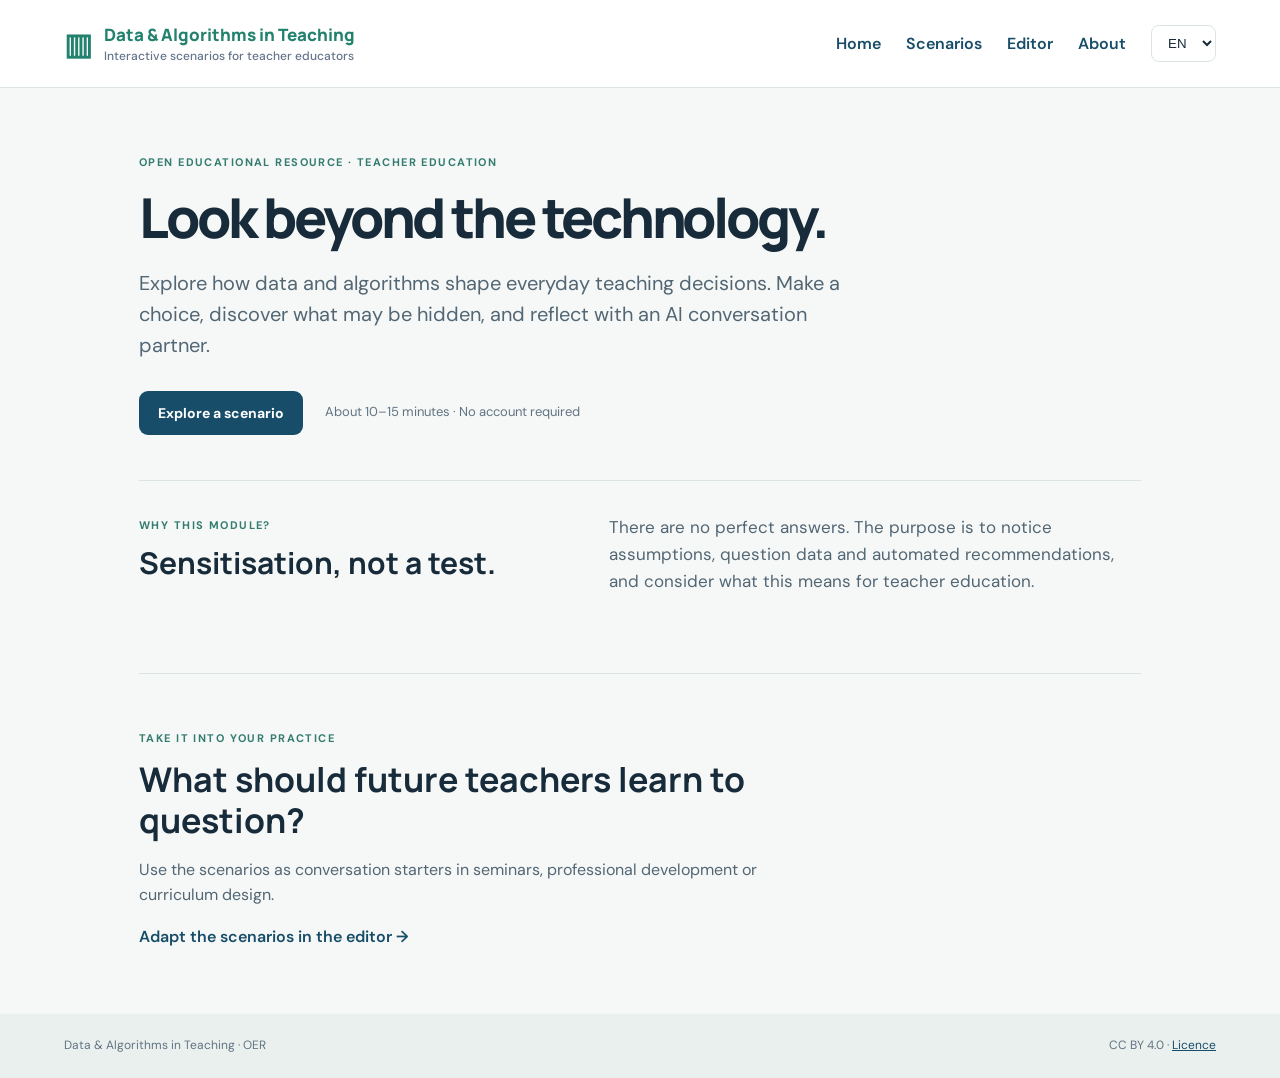
==== index.html @ 1bb72c44 "Add files via upload" ====
<!doctype html><html lang="en"><head><meta charset="utf-8"><meta name="viewport" content="width=device-width,initial-scale=1"><title>Data & Algorithms in Teaching</title><meta name="description" content="Interactive scenarios for teacher educators"><link rel="stylesheet" href="styles.css"></head><body><header class="top"><a class="brand" href="./"><span class="logo">▥</span><span>Data & Algorithms in Teaching<small>Interactive scenarios for teacher educators</small></span></a><nav><a href="./">Home</a><a href="#workspace">Scenarios</a><a href="editor.html">Editor</a><a href="#about" data-i18n="aboutNav">About</a><select id="language" aria-label="Language"><option value="en">EN</option><option value="de">DE</option><option value="fr">FR</option></select></nav></header><main><section class="hero"><p class="eyebrow" data-i18n="eyebrow">OPEN EDUCATIONAL RESOURCE · TEACHER EDUCATION</p><h1 data-i18n="heroTitle">Look beyond the technology.</h1><p class="lead" data-i18n="heroLead">Explore how data and algorithms shape everyday teaching decisions. Make a choice, discover what may be hidden, and reflect with an AI conversation partner.</p><div class="hero-actions"><button id="start" class="primary" data-i18n="start">Explore a scenario</button><span class="muted" data-i18n="time">About 10–15 minutes · No account required</span></div></section><section id="about" class="intro"><div><p class="eyebrow" data-i18n="whyEyebrow">WHY THIS MODULE?</p><h2 data-i18n="whyTitle">Sensitisation, not a test.</h2></div><p data-i18n="whyText">There are no perfect answers. The purpose is to notice assumptions, question data and automated recommendations, and consider what this means for teacher education.</p></section><section id="workspace" class="workspace hidden"><div class="section-head"><div><p class="eyebrow" id="scenarioCount">SCENARIO</p><h2 id="scenarioTitle"></h2></div><button id="another" class="secondary" data-i18n="another">↻ Another scenario</button></div><div class="scenario-layout"><div class="scenario-card"><span id="category" class="tag"></span><img id="scenarioImage" class="scenario-photo" alt="Illustrative classroom scene"><p id="scenarioContext" class="scenario-context"></p></div><div class="decision-card"><h3 id="scenarioQuestion"></h3><p class="muted" id="choiceHelp" data-i18n="choiceHelp">Choose the response you consider most appropriate.</p><div id="choices" class="choices"></div><div id="feedback" class="feedback hidden" aria-live="polite"></div></div></div><div class="steps"><span>① <b>Scenario</b></span><i></i><span>② <b>Your decision</b></span><i></i><span>③ <b>Feedback</b></span><i></i><span>④ <b>Reflect</b></span></div><div id="reflectionPanel" class="reflection-panel hidden"><div><p class="eyebrow" data-i18n="reflectionEyebrow">GO ONE STEP FURTHER</p><h3 data-i18n="reflectionTitle">Reflect with a conversation partner</h3><p data-i18n="reflectionText">The AI partner can help you examine assumptions and connect the situation to teacher education. You can also use the reflection prompts without AI.</p><div class="prompt-box"><strong data-i18n="promptLabel">A question to consider</strong><p id="reflectionPrompt"></p></div></div><div class="chat graasp-chat"><div class="chat-heading"><strong data-i18n="graaspHeading">Graasp reflection chatbot</strong><a href="https://graasp.org/player/cba6e921-46f9-4f6a-8691-2648cf3056ba/cba6e921-46f9-4f6a-8691-2648cf3056ba" target="_blank" rel="noopener noreferrer" data-i18n="graaspOpen">Open in a new tab ↗</a></div><iframe class="graasp-frame" src="https://graasp.org/player/cba6e921-46f9-4f6a-8691-2648cf3056ba/cba6e921-46f9-4f6a-8691-2648cf3056ba" title="Graasp reflection chatbot" loading="lazy" allow="clipboard-read; clipboard-write; microphone" allowfullscreen></iframe><p class="small muted" data-i18n="graaspFallback">If the chatbot does not load here, use “Open in a new tab”.</p></div></div></section><section class="closing"><p class="eyebrow" data-i18n="closingEyebrow">TAKE IT INTO YOUR PRACTICE</p><h2 data-i18n="closingTitle">What should future teachers learn to question?</h2><p data-i18n="closingText">Use the scenarios as conversation starters in seminars, professional development or curriculum design.</p><a href="editor.html" class="text-link" data-i18n="editorLink">Adapt the scenarios in the editor →</a></section></main><footer><span>Data & Algorithms in Teaching · OER</span><span>CC BY 4.0 · <a href="https://creativecommons.org/licenses/by/4.0/">Licence</a></span></footer><script src="app.js"></script></body></html>
---- styles.css ----
@import url('https://fonts.googleapis.com/css2?family=DM+Sans:wght@400;500;600;700&family=Manrope:wght@500;600;700;800&display=swap');
:root{--ink:#172b3a;--muted:#617382;--blue:#174d68;--teal:#c9e6df;--paper:#f6f8f7;--line:#dce5e3;--white:#fff;--accent:#df8c55}*{box-sizing:border-box}body{margin:0;background:var(--paper);color:var(--ink);font-family:'DM Sans',sans-serif;line-height:1.6}.top{height:76px;padding:0 max(5vw,22px);display:flex;align-items:center;justify-content:space-between;background:#fff;border-bottom:1px solid var(--line)}.brand{font:800 17px Manrope;color:var(--ink);text-decoration:none}.brand span{color:#23826e}.top nav{display:flex;align-items:center;gap:25px}.top nav a,.text-link{color:var(--blue);font-weight:600;text-decoration:none}.top select{border:1px solid var(--line);padding:9px 12px;border-radius:8px;background:white;color:var(--ink)}main{max-width:1050px;margin:auto;padding:0 24px}.hero{padding:76px 0 70px;max-width:790px}.eyebrow{font-size:11px;letter-spacing:.13em;font-weight:700;color:#347c70}.hero h1{font:800 clamp(42px,7vw,70px)/1.04 Manrope;letter-spacing:-.055em;margin:17px 0 22px;max-width:740px}.lead{font-size:20px;line-height:1.55;color:#526674;max-width:720px}.hero-actions{display:flex;align-items:center;gap:22px;margin-top:30px;flex-wrap:wrap}.primary,.secondary{border:0;border-radius:9px;padding:13px 19px;font:700 14px 'DM Sans';cursor:pointer}.primary{background:var(--blue);color:#fff}.primary:hover{background:#236a80}.secondary{background:#e6efed;color:var(--blue);border:1px solid #cbded9}.muted,.small{color:var(--muted);font-size:13px}.intro{display:grid;grid-template-columns:1fr 1.3fr;gap:60px;padding:34px 0 55px;border-top:1px solid var(--line)}h2{font:700 30px/1.2 Manrope;margin:8px 0}.intro>p{color:#526674;font-size:17px;margin:8px 0}.workspace{padding:35px 0 60px;border-top:1px solid var(--line)}.hidden{display:none!important}.section-head{display:flex;align-items:center;justify-content:space-between;gap:20px;margin-bottom:20px}.section-head h2{font-size:32px}.scenario-card{background:#fff;border:1px solid var(--line);border-radius:18px;padding:30px;box-shadow:0 10px 30px #1b35400b}.tag{display:inline-block;background:#e5f1ee;color:#28695d;border-radius:30px;padding:5px 11px;font-size:12px;font-weight:700}.scenario-context{font-size:18px;line-height:1.65;max-width:850px;margin:20px 0 25px}.scenario-card h3{font:700 19px Manrope}.choices{display:grid;gap:10px}.choice{display:flex;align-items:flex-start;gap:12px;border:1px solid var(--line);border-radius:11px;padding:15px;cursor:pointer;background:#fff;text-align:left;color:var(--ink);font:500 15px/1.5 'DM Sans'}.choice:hover{border-color:#6ba99b;background:#f7fbfa}.choice.selected{border:2px solid #3c8b79;background:#eff7f4}.choice .letter{font-weight:800;color:#317a6b}.feedback{margin-top:22px;background:#edf5f2;border-left:4px solid #438d7b;padding:20px;border-radius:0 10px 10px 0}.feedback h4{font:700 17px Manrope;margin:0 0 8px}.feedback p{margin:8px 0}.reflection-panel{margin-top:22px;display:grid;grid-template-columns:.8fr 1.2fr;gap:18px}.reflection-panel>div:first-child,.chat,.prompt-box{background:#fff;border:1px solid var(--line);border-radius:15px;padding:22px}.reflection-panel h3{font:700 22px Manrope;margin:6px 0}.reflection-panel p{color:#526674}.chat{padding:16px}.chat-log{height:230px;overflow:auto;display:flex;flex-direction:column;gap:10px;padding:4px}.bubble{max-width:92%;padding:11px 14px;border-radius:13px;font-size:14px;white-space:pre-wrap}.assistant{background:#edf4f2;align-self:flex-start}.user{background:#174d68;color:white;align-self:flex-end}.chat form{display:flex;gap:8px;margin-top:12px}.chat textarea,.editor-form textarea,.editor-form input,.editor-form select{width:100%;border:1px solid var(--line);border-radius:8px;padding:11px;font:14px 'DM Sans';resize:vertical}.chat form button{align-self:stretch}.prompt-box{grid-column:1/-1;background:#f0f3f8}.prompt-box p{margin-bottom:0}.closing{padding:45px 0 65px;border-top:1px solid var(--line)}.closing h2{font-size:34px;max-width:650px}.closing>p:not(.eyebrow){color:#526674;max-width:650px}footer{padding:22px max(5vw,22px);display:flex;justify-content:space-between;gap:15px;background:#eaf0ee;color:#617382;font-size:12px}footer a{color:var(--blue)}.editor-wrap{max-width:1100px;margin:45px auto;padding:0 22px}.editor-intro{max-width:750px;margin-bottom:28px}.editor-grid{display:grid;grid-template-columns:280px 1fr;gap:20px}.scenario-list,.editor-form{background:white;border:1px solid var(--line);border-radius:14px;padding:20px}.scenario-list button{display:block;width:100%;text-align:left;border:0;background:#f2f6f4;padding:12px;border-radius:8px;margin:7px 0;cursor:pointer;color:var(--ink)}.scenario-list button.active{background:#dceee8;font-weight:700}.editor-form label{display:block;font-weight:700;font-size:13px;margin:15px 0 6px}.editor-form h3{font:700 18px Manrope}.editor-actions{display:flex;gap:10px;flex-wrap:wrap;margin-top:22px}.notice{background:#fff6e9;border:1px solid #f1d9b8;padding:13px;border-radius:9px;color:#72512d;font-size:13px;margin:15px 0}.language-fields{border:1px solid var(--line);padding:14px;border-radius:10px;margin-top:15px}.language-fields h4{margin:0 0 8px;font:700 14px Manrope}.file-note{font-size:12px;color:var(--muted)}@media(max-width:700px){.top{height:auto;padding:16px 20px;align-items:flex-start;gap:12px}.top nav{gap:12px;flex-wrap:wrap;justify-content:flex-end}.brand{max-width:145px}.hero{padding:55px 0}.intro,.reflection-panel,.editor-grid{grid-template-columns:1fr;gap:18px}.scenario-card{padding:20px}.section-head{align-items:flex-start;flex-direction:column}footer{flex-direction:column}.prompt-box{grid-column:auto}}
/* v3 scenario layout */
.brand{display:flex;align-items:center;gap:12px}.brand small{display:block;color:#64748b;font:500 12px 'DM Sans';margin-top:2px}.logo{font-size:30px;color:#4e83d7}.top{height:auto;min-height:88px}.hero{padding:55px 0 45px}.hero h1{font-size:clamp(38px,5vw,55px)}.workspace{max-width:1160px;margin:0 auto}.scenario-layout{display:grid;grid-template-columns:1fr 1fr;gap:20px}.scenario-card,.decision-card{background:white;border:1px solid #dce4ed;border-radius:16px;padding:26px;box-shadow:0 4px 18px #1b35400b}.scenario-photo{width:100%;height:265px;object-fit:cover;border-radius:11px;margin:18px 0 4px;display:block}.scenario-context{font-size:16px;margin:14px 0 0}.decision-card{display:flex;flex-direction:column}.decision-card h3{font:800 23px Manrope;margin:2px 0 5px}.decision-card .choices{margin-top:14px}.choice{min-height:73px}.steps{display:flex;align-items:center;justify-content:center;gap:15px;padding:26px 10px;color:#365780;font-size:13px}.steps i{height:2px;background:#d4dfea;flex:1;max-width:80px}.reflection-panel .prompt-box{margin-top:20px}.intro{padding:25px 0 35px}.closing{margin-top:35px}@media(max-width:750px){.scenario-layout{grid-template-columns:1fr}.scenario-photo{height:230px}.top{flex-wrap:wrap}.top nav{gap:12px}.steps{gap:5px;font-size:11px}.steps i{min-width:10px}}
.graasp-chat{padding:16px;min-width:0}.chat-heading{display:flex;align-items:center;justify-content:space-between;gap:12px;padding:4px 4px 14px}.chat-heading a{font-size:13px;color:var(--blue);font-weight:600;text-decoration:none}.graasp-frame{display:block;width:100%;height:680px;border:1px solid var(--line);border-radius:10px;background:#fff}.graasp-chat>.small{margin:10px 4px 0}@media(max-width:700px){.graasp-frame{height:760px}}
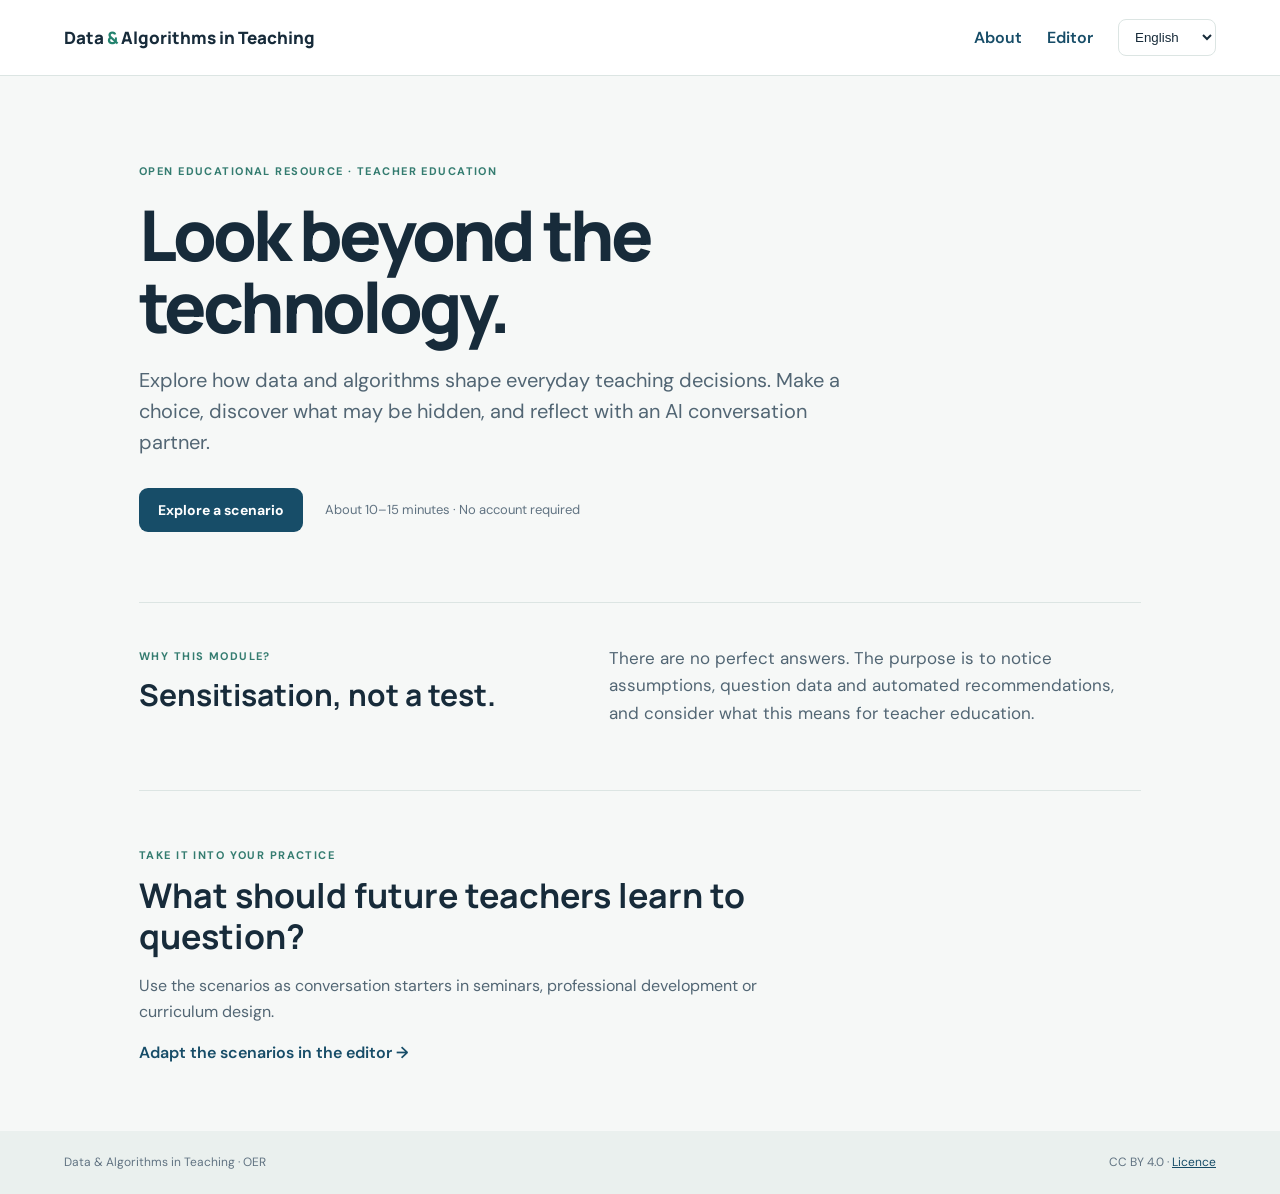
==== commit f2f2b22e: "Add files via upload" ====
--- a/index.html
+++ b/index.html
@@ -1 +1,12 @@
-<!doctype html><html lang="en"><head><meta charset="utf-8"><meta name="viewport" content="width=device-width,initial-scale=1"><title>Data & Algorithms in Teaching</title><meta name="description" content="Interactive scenarios for teacher educators"><link rel="stylesheet" href="styles.css"></head><body><header class="top"><a class="brand" href="./"><span class="logo">▥</span><span>Data & Algorithms in Teaching<small>Interactive scenarios for teacher educators</small></span></a><nav><a href="./">Home</a><a href="#workspace">Scenarios</a><a href="editor.html">Editor</a><a href="#about" data-i18n="aboutNav">About</a><select id="language" aria-label="Language"><option value="en">EN</option><option value="de">DE</option><option value="fr">FR</option></select></nav></header><main><section class="hero"><p class="eyebrow" data-i18n="eyebrow">OPEN EDUCATIONAL RESOURCE · TEACHER EDUCATION</p><h1 data-i18n="heroTitle">Look beyond the technology.</h1><p class="lead" data-i18n="heroLead">Explore how data and algorithms shape everyday teaching decisions. Make a choice, discover what may be hidden, and reflect with an AI conversation partner.</p><div class="hero-actions"><button id="start" class="primary" data-i18n="start">Explore a scenario</button><span class="muted" data-i18n="time">About 10–15 minutes · No account required</span></div></section><section id="about" class="intro"><div><p class="eyebrow" data-i18n="whyEyebrow">WHY THIS MODULE?</p><h2 data-i18n="whyTitle">Sensitisation, not a test.</h2></div><p data-i18n="whyText">There are no perfect answers. The purpose is to notice assumptions, question data and automated recommendations, and consider what this means for teacher education.</p></section><section id="workspace" class="workspace hidden"><div class="section-head"><div><p class="eyebrow" id="scenarioCount">SCENARIO</p><h2 id="scenarioTitle"></h2></div><button id="another" class="secondary" data-i18n="another">↻ Another scenario</button></div><div class="scenario-layout"><div class="scenario-card"><span id="category" class="tag"></span><img id="scenarioImage" class="scenario-photo" alt="Illustrative classroom scene"><p id="scenarioContext" class="scenario-context"></p></div><div class="decision-card"><h3 id="scenarioQuestion"></h3><p class="muted" id="choiceHelp" data-i18n="choiceHelp">Choose the response you consider most appropriate.</p><div id="choices" class="choices"></div><div id="feedback" class="feedback hidden" aria-live="polite"></div></div></div><div class="steps"><span>① <b>Scenario</b></span><i></i><span>② <b>Your decision</b></span><i></i><span>③ <b>Feedback</b></span><i></i><span>④ <b>Reflect</b></span></div><div id="reflectionPanel" class="reflection-panel hidden"><div><p class="eyebrow" data-i18n="reflectionEyebrow">GO ONE STEP FURTHER</p><h3 data-i18n="reflectionTitle">Reflect with a conversation partner</h3><p data-i18n="reflectionText">The AI partner can help you examine assumptions and connect the situation to teacher education. You can also use the reflection prompts without AI.</p><div class="prompt-box"><strong data-i18n="promptLabel">A question to consider</strong><p id="reflectionPrompt"></p></div></div><div class="chat graasp-chat"><div class="chat-heading"><strong data-i18n="graaspHeading">Graasp reflection chatbot</strong><a href="https://graasp.org/player/cba6e921-46f9-4f6a-8691-2648cf3056ba/cba6e921-46f9-4f6a-8691-2648cf3056ba" target="_blank" rel="noopener noreferrer" data-i18n="graaspOpen">Open in a new tab ↗</a></div><iframe class="graasp-frame" src="https://graasp.org/player/cba6e921-46f9-4f6a-8691-2648cf3056ba/cba6e921-46f9-4f6a-8691-2648cf3056ba" title="Graasp reflection chatbot" loading="lazy" allow="clipboard-read; clipboard-write; microphone" allowfullscreen></iframe><p class="small muted" data-i18n="graaspFallback">If the chatbot does not load here, use “Open in a new tab”.</p></div></div></section><section class="closing"><p class="eyebrow" data-i18n="closingEyebrow">TAKE IT INTO YOUR PRACTICE</p><h2 data-i18n="closingTitle">What should future teachers learn to question?</h2><p data-i18n="closingText">Use the scenarios as conversation starters in seminars, professional development or curriculum design.</p><a href="editor.html" class="text-link" data-i18n="editorLink">Adapt the scenarios in the editor →</a></section></main><footer><span>Data & Algorithms in Teaching · OER</span><span>CC BY 4.0 · <a href="https://creativecommons.org/licenses/by/4.0/">Licence</a></span></footer><script src="app.js"></script></body></html>+<!doctype html>
+<html lang="en"><head><meta charset="utf-8"><meta name="viewport" content="width=device-width,initial-scale=1">
+<meta name="description" content="An open educational resource for teacher educators to explore data and algorithmic literacy through classroom scenarios.">
+<title>Data & Algorithms in Teaching</title><link rel="stylesheet" href="styles.css"></head>
+<body><header class="top"><a class="brand" href="./">Data <span>&</span> Algorithms in Teaching</a><nav><a href="#about" data-i18n="aboutNav">About</a><a href="editor.html" data-i18n="editorNav">Editor</a><select id="language" aria-label="Language"><option value="en">English</option><option value="de">Deutsch</option><option value="fr">Français</option></select></nav></header>
+<main><section class="hero"><p class="eyebrow" data-i18n="eyebrow">OPEN EDUCATIONAL RESOURCE · TEACHER EDUCATION</p><h1 data-i18n="heroTitle">Look beyond the technology.</h1><p class="lead" data-i18n="heroLead">Explore how data and algorithms shape everyday teaching decisions. Make a choice, discover what may be hidden, and reflect with an AI conversation partner.</p><div class="hero-actions"><button id="start" class="primary" data-i18n="start">Explore a scenario</button><span class="muted" data-i18n="time">About 10–15 minutes · No account required</span></div></section>
+<section id="about" class="intro"><div><p class="eyebrow" data-i18n="whyEyebrow">WHY THIS MODULE?</p><h2 data-i18n="whyTitle">Sensitisation, not a test.</h2></div><p data-i18n="whyText">There are no perfect answers. The purpose is to notice assumptions, question data and automated recommendations, and consider what this means for teacher education.</p></section>
+<section id="workspace" class="workspace hidden"><div class="section-head"><div><p class="eyebrow" id="scenarioCount">SCENARIO</p><h2 id="scenarioTitle"></h2></div><button id="another" class="secondary" data-i18n="another">↻ Another scenario</button></div><div class="scenario-card"><span id="category" class="tag"></span><p id="scenarioContext" class="scenario-context"></p><h3 id="scenarioQuestion"></h3><div id="choices" class="choices"></div><div id="feedback" class="feedback hidden" aria-live="polite"></div></div>
+<div id="reflectionPanel" class="reflection-panel hidden"><div><p class="eyebrow" data-i18n="reflectionEyebrow">GO ONE STEP FURTHER</p><h3 data-i18n="reflectionTitle">Reflect with a conversation partner</h3><p data-i18n="reflectionText">The AI partner can help you examine assumptions and connect the situation to teacher education. You can also use the reflection prompts without AI.</p></div><div class="chat"><div id="chatLog" class="chat-log"><div class="bubble assistant" data-i18n="chatWelcome">I’m here to explore the scenario with you. What stands out to you, and why?</div></div><form id="chatForm"><textarea id="chatInput" rows="2" data-i18n-placeholder="chatPlaceholder" placeholder="Write your reflection…"></textarea><button class="primary" type="submit" data-i18n="send">Send</button></form><p id="chatStatus" class="small muted"></p></div><div class="prompt-box"><strong data-i18n="promptLabel">A question to consider</strong><p id="reflectionPrompt"></p></div></div></section>
+<section class="closing"><p class="eyebrow" data-i18n="closingEyebrow">TAKE IT INTO YOUR PRACTICE</p><h2 data-i18n="closingTitle">What should future teachers learn to question?</h2><p data-i18n="closingText">Use the scenarios as conversation starters in seminars, professional development or curriculum design.</p><a href="editor.html" class="text-link" data-i18n="editorLink">Adapt the scenarios in the editor →</a></section></main>
+<footer><span>Data & Algorithms in Teaching · OER</span><span>CC BY 4.0 · <a href="https://creativecommons.org/licenses/by/4.0/">Licence</a></span></footer>
+<script src="config.js"></script><script src="app.js"></script></body></html>
--- a/styles.css
+++ b/styles.css
@@ -1,5 +1,2 @@
 @import url('https://fonts.googleapis.com/css2?family=DM+Sans:wght@400;500;600;700&family=Manrope:wght@500;600;700;800&display=swap');
-:root{--ink:#172b3a;--muted:#617382;--blue:#174d68;--teal:#c9e6df;--paper:#f6f8f7;--line:#dce5e3;--white:#fff;--accent:#df8c55}*{box-sizing:border-box}body{margin:0;background:var(--paper);color:var(--ink);font-family:'DM Sans',sans-serif;line-height:1.6}.top{height:76px;padding:0 max(5vw,22px);display:flex;align-items:center;justify-content:space-between;background:#fff;border-bottom:1px solid var(--line)}.brand{font:800 17px Manrope;color:var(--ink);text-decoration:none}.brand span{color:#23826e}.top nav{display:flex;align-items:center;gap:25px}.top nav a,.text-link{color:var(--blue);font-weight:600;text-decoration:none}.top select{border:1px solid var(--line);padding:9px 12px;border-radius:8px;background:white;color:var(--ink)}main{max-width:1050px;margin:auto;padding:0 24px}.hero{padding:76px 0 70px;max-width:790px}.eyebrow{font-size:11px;letter-spacing:.13em;font-weight:700;color:#347c70}.hero h1{font:800 clamp(42px,7vw,70px)/1.04 Manrope;letter-spacing:-.055em;margin:17px 0 22px;max-width:740px}.lead{font-size:20px;line-height:1.55;color:#526674;max-width:720px}.hero-actions{display:flex;align-items:center;gap:22px;margin-top:30px;flex-wrap:wrap}.primary,.secondary{border:0;border-radius:9px;padding:13px 19px;font:700 14px 'DM Sans';cursor:pointer}.primary{background:var(--blue);color:#fff}.primary:hover{background:#236a80}.secondary{background:#e6efed;color:var(--blue);border:1px solid #cbded9}.muted,.small{color:var(--muted);font-size:13px}.intro{display:grid;grid-template-columns:1fr 1.3fr;gap:60px;padding:34px 0 55px;border-top:1px solid var(--line)}h2{font:700 30px/1.2 Manrope;margin:8px 0}.intro>p{color:#526674;font-size:17px;margin:8px 0}.workspace{padding:35px 0 60px;border-top:1px solid var(--line)}.hidden{display:none!important}.section-head{display:flex;align-items:center;justify-content:space-between;gap:20px;margin-bottom:20px}.section-head h2{font-size:32px}.scenario-card{background:#fff;border:1px solid var(--line);border-radius:18px;padding:30px;box-shadow:0 10px 30px #1b35400b}.tag{display:inline-block;background:#e5f1ee;color:#28695d;border-radius:30px;padding:5px 11px;font-size:12px;font-weight:700}.scenario-context{font-size:18px;line-height:1.65;max-width:850px;margin:20px 0 25px}.scenario-card h3{font:700 19px Manrope}.choices{display:grid;gap:10px}.choice{display:flex;align-items:flex-start;gap:12px;border:1px solid var(--line);border-radius:11px;padding:15px;cursor:pointer;background:#fff;text-align:left;color:var(--ink);font:500 15px/1.5 'DM Sans'}.choice:hover{border-color:#6ba99b;background:#f7fbfa}.choice.selected{border:2px solid #3c8b79;background:#eff7f4}.choice .letter{font-weight:800;color:#317a6b}.feedback{margin-top:22px;background:#edf5f2;border-left:4px solid #438d7b;padding:20px;border-radius:0 10px 10px 0}.feedback h4{font:700 17px Manrope;margin:0 0 8px}.feedback p{margin:8px 0}.reflection-panel{margin-top:22px;display:grid;grid-template-columns:.8fr 1.2fr;gap:18px}.reflection-panel>div:first-child,.chat,.prompt-box{background:#fff;border:1px solid var(--line);border-radius:15px;padding:22px}.reflection-panel h3{font:700 22px Manrope;margin:6px 0}.reflection-panel p{color:#526674}.chat{padding:16px}.chat-log{height:230px;overflow:auto;display:flex;flex-direction:column;gap:10px;padding:4px}.bubble{max-width:92%;padding:11px 14px;border-radius:13px;font-size:14px;white-space:pre-wrap}.assistant{background:#edf4f2;align-self:flex-start}.user{background:#174d68;color:white;align-self:flex-end}.chat form{display:flex;gap:8px;margin-top:12px}.chat textarea,.editor-form textarea,.editor-form input,.editor-form select{width:100%;border:1px solid var(--line);border-radius:8px;padding:11px;font:14px 'DM Sans';resize:vertical}.chat form button{align-self:stretch}.prompt-box{grid-column:1/-1;background:#f0f3f8}.prompt-box p{margin-bottom:0}.closing{padding:45px 0 65px;border-top:1px solid var(--line)}.closing h2{font-size:34px;max-width:650px}.closing>p:not(.eyebrow){color:#526674;max-width:650px}footer{padding:22px max(5vw,22px);display:flex;justify-content:space-between;gap:15px;background:#eaf0ee;color:#617382;font-size:12px}footer a{color:var(--blue)}.editor-wrap{max-width:1100px;margin:45px auto;padding:0 22px}.editor-intro{max-width:750px;margin-bottom:28px}.editor-grid{display:grid;grid-template-columns:280px 1fr;gap:20px}.scenario-list,.editor-form{background:white;border:1px solid var(--line);border-radius:14px;padding:20px}.scenario-list button{display:block;width:100%;text-align:left;border:0;background:#f2f6f4;padding:12px;border-radius:8px;margin:7px 0;cursor:pointer;color:var(--ink)}.scenario-list button.active{background:#dceee8;font-weight:700}.editor-form label{display:block;font-weight:700;font-size:13px;margin:15px 0 6px}.editor-form h3{font:700 18px Manrope}.editor-actions{display:flex;gap:10px;flex-wrap:wrap;margin-top:22px}.notice{background:#fff6e9;border:1px solid #f1d9b8;padding:13px;border-radius:9px;color:#72512d;font-size:13px;margin:15px 0}.language-fields{border:1px solid var(--line);padding:14px;border-radius:10px;margin-top:15px}.language-fields h4{margin:0 0 8px;font:700 14px Manrope}.file-note{font-size:12px;color:var(--muted)}@media(max-width:700px){.top{height:auto;padding:16px 20px;align-items:flex-start;gap:12px}.top nav{gap:12px;flex-wrap:wrap;justify-content:flex-end}.brand{max-width:145px}.hero{padding:55px 0}.intro,.reflection-panel,.editor-grid{grid-template-columns:1fr;gap:18px}.scenario-card{padding:20px}.section-head{align-items:flex-start;flex-direction:column}footer{flex-direction:column}.prompt-box{grid-column:auto}}
-/* v3 scenario layout */
-.brand{display:flex;align-items:center;gap:12px}.brand small{display:block;color:#64748b;font:500 12px 'DM Sans';margin-top:2px}.logo{font-size:30px;color:#4e83d7}.top{height:auto;min-height:88px}.hero{padding:55px 0 45px}.hero h1{font-size:clamp(38px,5vw,55px)}.workspace{max-width:1160px;margin:0 auto}.scenario-layout{display:grid;grid-template-columns:1fr 1fr;gap:20px}.scenario-card,.decision-card{background:white;border:1px solid #dce4ed;border-radius:16px;padding:26px;box-shadow:0 4px 18px #1b35400b}.scenario-photo{width:100%;height:265px;object-fit:cover;border-radius:11px;margin:18px 0 4px;display:block}.scenario-context{font-size:16px;margin:14px 0 0}.decision-card{display:flex;flex-direction:column}.decision-card h3{font:800 23px Manrope;margin:2px 0 5px}.decision-card .choices{margin-top:14px}.choice{min-height:73px}.steps{display:flex;align-items:center;justify-content:center;gap:15px;padding:26px 10px;color:#365780;font-size:13px}.steps i{height:2px;background:#d4dfea;flex:1;max-width:80px}.reflection-panel .prompt-box{margin-top:20px}.intro{padding:25px 0 35px}.closing{margin-top:35px}@media(max-width:750px){.scenario-layout{grid-template-columns:1fr}.scenario-photo{height:230px}.top{flex-wrap:wrap}.top nav{gap:12px}.steps{gap:5px;font-size:11px}.steps i{min-width:10px}}
-.graasp-chat{padding:16px;min-width:0}.chat-heading{display:flex;align-items:center;justify-content:space-between;gap:12px;padding:4px 4px 14px}.chat-heading a{font-size:13px;color:var(--blue);font-weight:600;text-decoration:none}.graasp-frame{display:block;width:100%;height:680px;border:1px solid var(--line);border-radius:10px;background:#fff}.graasp-chat>.small{margin:10px 4px 0}@media(max-width:700px){.graasp-frame{height:760px}}
+:root{--ink:#172b3a;--muted:#617382;--blue:#174d68;--teal:#c9e6df;--paper:#f6f8f7;--line:#dce5e3;--white:#fff;--accent:#df8c55}*{box-sizing:border-box}body{margin:0;background:var(--paper);color:var(--ink);font-family:'DM Sans',sans-serif;line-height:1.6}.top{height:76px;padding:0 max(5vw,22px);display:flex;align-items:center;justify-content:space-between;background:#fff;border-bottom:1px solid var(--line)}.brand{font:800 17px Manrope;color:var(--ink);text-decoration:none}.brand span{color:#23826e}.top nav{display:flex;align-items:center;gap:25px}.top nav a,.text-link{color:var(--blue);font-weight:600;text-decoration:none}.top select{border:1px solid var(--line);padding:9px 12px;border-radius:8px;background:white;color:var(--ink)}main{max-width:1050px;margin:auto;padding:0 24px}.hero{padding:76px 0 70px;max-width:790px}.eyebrow{font-size:11px;letter-spacing:.13em;font-weight:700;color:#347c70}.hero h1{font:800 clamp(42px,7vw,70px)/1.04 Manrope;letter-spacing:-.055em;margin:17px 0 22px;max-width:740px}.lead{font-size:20px;line-height:1.55;color:#526674;max-width:720px}.hero-actions{display:flex;align-items:center;gap:22px;margin-top:30px;flex-wrap:wrap}.primary,.secondary{border:0;border-radius:9px;padding:13px 19px;font:700 14px 'DM Sans';cursor:pointer}.primary{background:var(--blue);color:#fff}.primary:hover{background:#236a80}.secondary{background:#e6efed;color:var(--blue);border:1px solid #cbded9}.muted,.small{color:var(--muted);font-size:13px}.intro{display:grid;grid-template-columns:1fr 1.3fr;gap:60px;padding:34px 0 55px;border-top:1px solid var(--line)}h2{font:700 30px/1.2 Manrope;margin:8px 0}.intro>p{color:#526674;font-size:17px;margin:8px 0}.workspace{padding:35px 0 60px;border-top:1px solid var(--line)}.hidden{display:none!important}.section-head{display:flex;align-items:center;justify-content:space-between;gap:20px;margin-bottom:20px}.section-head h2{font-size:32px}.scenario-card{background:#fff;border:1px solid var(--line);border-radius:18px;padding:30px;box-shadow:0 10px 30px #1b35400b}.tag{display:inline-block;background:#e5f1ee;color:#28695d;border-radius:30px;padding:5px 11px;font-size:12px;font-weight:700}.scenario-context{font-size:18px;line-height:1.65;max-width:850px;margin:20px 0 25px}.scenario-card h3{font:700 19px Manrope}.choices{display:grid;gap:10px}.choice{display:flex;align-items:flex-start;gap:12px;border:1px solid var(--line);border-radius:11px;padding:15px;cursor:pointer;background:#fff;text-align:left;color:var(--ink);font:500 15px/1.5 'DM Sans'}.choice:hover{border-color:#6ba99b;background:#f7fbfa}.choice.selected{border:2px solid #3c8b79;background:#eff7f4}.choice .letter{font-weight:800;color:#317a6b}.feedback{margin-top:22px;background:#edf5f2;border-left:4px solid #438d7b;padding:20px;border-radius:0 10px 10px 0}.feedback h4{font:700 17px Manrope;margin:0 0 8px}.feedback p{margin:8px 0}.reflection-panel{margin-top:22px;display:grid;grid-template-columns:.8fr 1.2fr;gap:18px}.reflection-panel>div:first-child,.chat,.prompt-box{background:#fff;border:1px solid var(--line);border-radius:15px;padding:22px}.reflection-panel h3{font:700 22px Manrope;margin:6px 0}.reflection-panel p{color:#526674}.chat{padding:16px}.chat-log{height:230px;overflow:auto;display:flex;flex-direction:column;gap:10px;padding:4px}.bubble{max-width:92%;padding:11px 14px;border-radius:13px;font-size:14px;white-space:pre-wrap}.assistant{background:#edf4f2;align-self:flex-start}.user{background:#174d68;color:white;align-self:flex-end}.chat form{display:flex;gap:8px;margin-top:12px}.chat textarea,.editor-form textarea,.editor-form input,.editor-form select{width:100%;border:1px solid var(--line);border-radius:8px;padding:11px;font:14px 'DM Sans';resize:vertical}.chat form button{align-self:stretch}.prompt-box{grid-column:1/-1;background:#f0f3f8}.prompt-box p{margin-bottom:0}.closing{padding:45px 0 65px;border-top:1px solid var(--line)}.closing h2{font-size:34px;max-width:650px}.closing>p:not(.eyebrow){color:#526674;max-width:650px}footer{padding:22px max(5vw,22px);display:flex;justify-content:space-between;gap:15px;background:#eaf0ee;color:#617382;font-size:12px}footer a{color:var(--blue)}.editor-wrap{max-width:1100px;margin:45px auto;padding:0 22px}.editor-intro{max-width:750px;margin-bottom:28px}.editor-grid{display:grid;grid-template-columns:280px 1fr;gap:20px}.scenario-list,.editor-form{background:white;border:1px solid var(--line);border-radius:14px;padding:20px}.scenario-list button{display:block;width:100%;text-align:left;border:0;background:#f2f6f4;padding:12px;border-radius:8px;margin:7px 0;cursor:pointer;color:var(--ink)}.scenario-list button.active{background:#dceee8;font-weight:700}.editor-form label{display:block;font-weight:700;font-size:13px;margin:15px 0 6px}.editor-form h3{font:700 18px Manrope}.editor-actions{display:flex;gap:10px;flex-wrap:wrap;margin-top:22px}.notice{background:#fff6e9;border:1px solid #f1d9b8;padding:13px;border-radius:9px;color:#72512d;font-size:13px;margin:15px 0}.language-fields{border:1px solid var(--line);padding:14px;border-radius:10px;margin-top:15px}.language-fields h4{margin:0 0 8px;font:700 14px Manrope}.file-note{font-size:12px;color:var(--muted)}@media(max-width:700px){.top{height:auto;padding:16px 20px;align-items:flex-start;gap:12px}.top nav{gap:12px;flex-wrap:wrap;justify-content:flex-end}.brand{max-width:145px}.hero{padding:55px 0}.intro,.reflection-panel,.editor-grid{grid-template-columns:1fr;gap:18px}.scenario-card{padding:20px}.section-head{align-items:flex-start;flex-direction:column}footer{flex-direction:column}.prompt-box{grid-column:auto}}
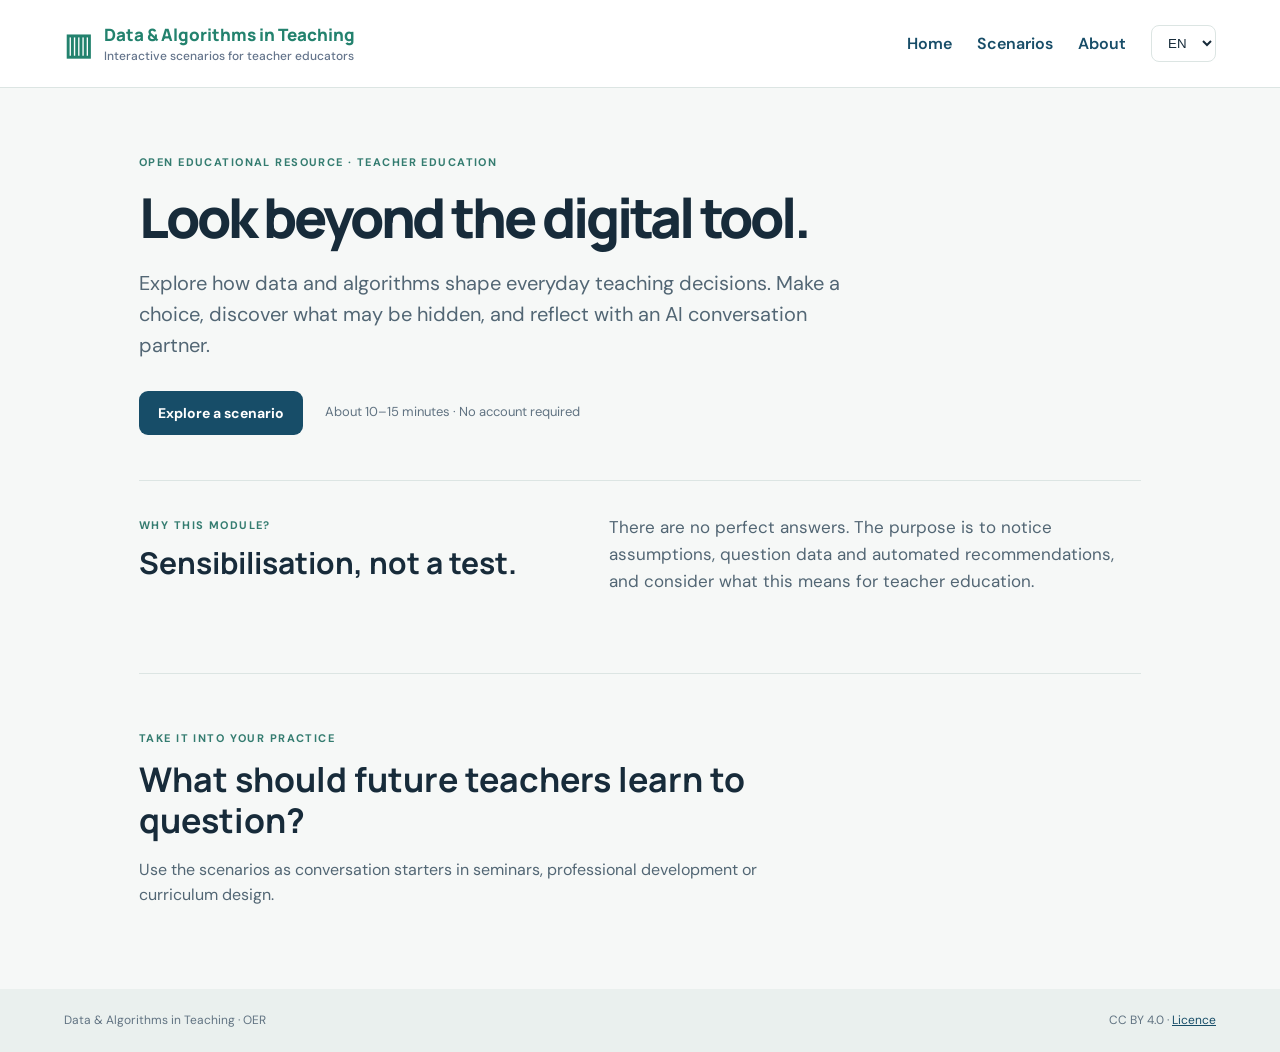
==== commit a886900c: "Add files via upload" ====
--- a/index.html
+++ b/index.html
@@ -1,12 +1 @@
-<!doctype html>
-<html lang="en"><head><meta charset="utf-8"><meta name="viewport" content="width=device-width,initial-scale=1">
-<meta name="description" content="An open educational resource for teacher educators to explore data and algorithmic literacy through classroom scenarios.">
-<title>Data & Algorithms in Teaching</title><link rel="stylesheet" href="styles.css"></head>
-<body><header class="top"><a class="brand" href="./">Data <span>&</span> Algorithms in Teaching</a><nav><a href="#about" data-i18n="aboutNav">About</a><a href="editor.html" data-i18n="editorNav">Editor</a><select id="language" aria-label="Language"><option value="en">English</option><option value="de">Deutsch</option><option value="fr">Français</option></select></nav></header>
-<main><section class="hero"><p class="eyebrow" data-i18n="eyebrow">OPEN EDUCATIONAL RESOURCE · TEACHER EDUCATION</p><h1 data-i18n="heroTitle">Look beyond the technology.</h1><p class="lead" data-i18n="heroLead">Explore how data and algorithms shape everyday teaching decisions. Make a choice, discover what may be hidden, and reflect with an AI conversation partner.</p><div class="hero-actions"><button id="start" class="primary" data-i18n="start">Explore a scenario</button><span class="muted" data-i18n="time">About 10–15 minutes · No account required</span></div></section>
-<section id="about" class="intro"><div><p class="eyebrow" data-i18n="whyEyebrow">WHY THIS MODULE?</p><h2 data-i18n="whyTitle">Sensitisation, not a test.</h2></div><p data-i18n="whyText">There are no perfect answers. The purpose is to notice assumptions, question data and automated recommendations, and consider what this means for teacher education.</p></section>
-<section id="workspace" class="workspace hidden"><div class="section-head"><div><p class="eyebrow" id="scenarioCount">SCENARIO</p><h2 id="scenarioTitle"></h2></div><button id="another" class="secondary" data-i18n="another">↻ Another scenario</button></div><div class="scenario-card"><span id="category" class="tag"></span><p id="scenarioContext" class="scenario-context"></p><h3 id="scenarioQuestion"></h3><div id="choices" class="choices"></div><div id="feedback" class="feedback hidden" aria-live="polite"></div></div>
-<div id="reflectionPanel" class="reflection-panel hidden"><div><p class="eyebrow" data-i18n="reflectionEyebrow">GO ONE STEP FURTHER</p><h3 data-i18n="reflectionTitle">Reflect with a conversation partner</h3><p data-i18n="reflectionText">The AI partner can help you examine assumptions and connect the situation to teacher education. You can also use the reflection prompts without AI.</p></div><div class="chat"><div id="chatLog" class="chat-log"><div class="bubble assistant" data-i18n="chatWelcome">I’m here to explore the scenario with you. What stands out to you, and why?</div></div><form id="chatForm"><textarea id="chatInput" rows="2" data-i18n-placeholder="chatPlaceholder" placeholder="Write your reflection…"></textarea><button class="primary" type="submit" data-i18n="send">Send</button></form><p id="chatStatus" class="small muted"></p></div><div class="prompt-box"><strong data-i18n="promptLabel">A question to consider</strong><p id="reflectionPrompt"></p></div></div></section>
-<section class="closing"><p class="eyebrow" data-i18n="closingEyebrow">TAKE IT INTO YOUR PRACTICE</p><h2 data-i18n="closingTitle">What should future teachers learn to question?</h2><p data-i18n="closingText">Use the scenarios as conversation starters in seminars, professional development or curriculum design.</p><a href="editor.html" class="text-link" data-i18n="editorLink">Adapt the scenarios in the editor →</a></section></main>
-<footer><span>Data & Algorithms in Teaching · OER</span><span>CC BY 4.0 · <a href="https://creativecommons.org/licenses/by/4.0/">Licence</a></span></footer>
-<script src="config.js"></script><script src="app.js"></script></body></html>+<!doctype html><html lang="en"><head><meta charset="utf-8"><meta name="viewport" content="width=device-width,initial-scale=1"><title>Data & Algorithms in Teaching</title><meta name="description" content="Interactive scenarios for teacher educators"><link rel="stylesheet" href="styles.css"></head><body><header class="top"><a class="brand" href="./"><span class="logo">▥</span><span>Data & Algorithms in Teaching<small>Interactive scenarios for teacher educators</small></span></a><nav><a href="./">Home</a><a href="#workspace">Scenarios</a><a href="#about" data-i18n="aboutNav">About</a><select id="language" aria-label="Language"><option value="en">EN</option><option value="de">DE</option><option value="fr">FR</option></select></nav></header><main><section class="hero"><p class="eyebrow" data-i18n="eyebrow">OPEN EDUCATIONAL RESOURCE · TEACHER EDUCATION</p><h1 data-i18n="heroTitle">Look beyond the digital tool.</h1><p class="lead" data-i18n="heroLead">Explore how data and algorithms shape everyday teaching decisions. Make a choice, discover what may be hidden, and reflect with an AI conversation partner.</p><div class="hero-actions"><button id="start" class="primary" data-i18n="start">Explore a scenario</button><span class="muted" data-i18n="time">About 10–15 minutes · No account required</span></div></section><section id="about" class="intro"><div><p class="eyebrow" data-i18n="whyEyebrow">WHY THIS MODULE?</p><h2 data-i18n="whyTitle">Sensibilisation, not a test.</h2></div><p data-i18n="whyText">There are no perfect answers. The purpose is to notice assumptions, question data and automated recommendations, and consider what this means for teacher education.</p></section><section id="workspace" class="workspace hidden"><div class="section-head"><div><p class="eyebrow" id="scenarioCount">SCENARIO</p><h2 id="scenarioTitle"></h2></div><button id="another" class="secondary" data-i18n="another">↻ Another scenario</button></div><div class="scenario-layout"><div class="scenario-card"><span id="category" class="tag"></span><p id="scenarioContext" class="scenario-context"></p></div><div class="decision-card"><h3 id="scenarioQuestion"></h3><p class="muted" id="choiceHelp">Choose the response you consider most appropriate.</p><div id="choices" class="choices"></div><div id="feedback" class="feedback hidden" aria-live="polite"></div></div></div><div class="steps"><span>① <b>Scenario</b></span><i></i><span>② <b>Your decision</b></span><i></i><span>③ <b>Feedback</b></span><i></i><span>④ <b>Reflect</b></span></div><div id="reflectionPanel" class="reflection-panel hidden"><div><p class="eyebrow" data-i18n="reflectionEyebrow">GO ONE STEP FURTHER</p><h3 data-i18n="reflectionTitle">Reflect with a conversation partner</h3><p data-i18n="reflectionText">The AI partner can help you examine assumptions and connect the situation to teacher education. You can also use the reflection prompts without AI.</p><div class="prompt-box"><strong data-i18n="promptLabel">A question to consider</strong><p id="reflectionPrompt"></p></div></div><div class="chat"><div id="chatLog" class="chat-log"><div class="bubble assistant" data-i18n="chatWelcome">I’m here to explore the scenario with you. What stands out to you, and why?</div></div><form id="chatForm"><textarea id="chatInput" rows="2" data-i18n-placeholder="chatPlaceholder" placeholder="Write your reflection…"></textarea><button class="primary" type="submit" data-i18n="send">Send</button></form><p id="chatStatus" class="small muted"></p></div></div></section><section class="closing"><p class="eyebrow" data-i18n="closingEyebrow">TAKE IT INTO YOUR PRACTICE</p><h2 data-i18n="closingTitle">What should future teachers learn to question?</h2><p data-i18n="closingText">Use the scenarios as conversation starters in seminars, professional development or curriculum design.</p></section></main><footer><span>Data & Algorithms in Teaching · OER</span><span>CC BY 4.0 · <a href="https://creativecommons.org/licenses/by/4.0/">Licence</a></span></footer><script src="config.js"></script><script src="app.js"></script></body></html>
--- a/styles.css
+++ b/styles.css
@@ -1,2 +1,5 @@
 @import url('https://fonts.googleapis.com/css2?family=DM+Sans:wght@400;500;600;700&family=Manrope:wght@500;600;700;800&display=swap');
-:root{--ink:#172b3a;--muted:#617382;--blue:#174d68;--teal:#c9e6df;--paper:#f6f8f7;--line:#dce5e3;--white:#fff;--accent:#df8c55}*{box-sizing:border-box}body{margin:0;background:var(--paper);color:var(--ink);font-family:'DM Sans',sans-serif;line-height:1.6}.top{height:76px;padding:0 max(5vw,22px);display:flex;align-items:center;justify-content:space-between;background:#fff;border-bottom:1px solid var(--line)}.brand{font:800 17px Manrope;color:var(--ink);text-decoration:none}.brand span{color:#23826e}.top nav{display:flex;align-items:center;gap:25px}.top nav a,.text-link{color:var(--blue);font-weight:600;text-decoration:none}.top select{border:1px solid var(--line);padding:9px 12px;border-radius:8px;background:white;color:var(--ink)}main{max-width:1050px;margin:auto;padding:0 24px}.hero{padding:76px 0 70px;max-width:790px}.eyebrow{font-size:11px;letter-spacing:.13em;font-weight:700;color:#347c70}.hero h1{font:800 clamp(42px,7vw,70px)/1.04 Manrope;letter-spacing:-.055em;margin:17px 0 22px;max-width:740px}.lead{font-size:20px;line-height:1.55;color:#526674;max-width:720px}.hero-actions{display:flex;align-items:center;gap:22px;margin-top:30px;flex-wrap:wrap}.primary,.secondary{border:0;border-radius:9px;padding:13px 19px;font:700 14px 'DM Sans';cursor:pointer}.primary{background:var(--blue);color:#fff}.primary:hover{background:#236a80}.secondary{background:#e6efed;color:var(--blue);border:1px solid #cbded9}.muted,.small{color:var(--muted);font-size:13px}.intro{display:grid;grid-template-columns:1fr 1.3fr;gap:60px;padding:34px 0 55px;border-top:1px solid var(--line)}h2{font:700 30px/1.2 Manrope;margin:8px 0}.intro>p{color:#526674;font-size:17px;margin:8px 0}.workspace{padding:35px 0 60px;border-top:1px solid var(--line)}.hidden{display:none!important}.section-head{display:flex;align-items:center;justify-content:space-between;gap:20px;margin-bottom:20px}.section-head h2{font-size:32px}.scenario-card{background:#fff;border:1px solid var(--line);border-radius:18px;padding:30px;box-shadow:0 10px 30px #1b35400b}.tag{display:inline-block;background:#e5f1ee;color:#28695d;border-radius:30px;padding:5px 11px;font-size:12px;font-weight:700}.scenario-context{font-size:18px;line-height:1.65;max-width:850px;margin:20px 0 25px}.scenario-card h3{font:700 19px Manrope}.choices{display:grid;gap:10px}.choice{display:flex;align-items:flex-start;gap:12px;border:1px solid var(--line);border-radius:11px;padding:15px;cursor:pointer;background:#fff;text-align:left;color:var(--ink);font:500 15px/1.5 'DM Sans'}.choice:hover{border-color:#6ba99b;background:#f7fbfa}.choice.selected{border:2px solid #3c8b79;background:#eff7f4}.choice .letter{font-weight:800;color:#317a6b}.feedback{margin-top:22px;background:#edf5f2;border-left:4px solid #438d7b;padding:20px;border-radius:0 10px 10px 0}.feedback h4{font:700 17px Manrope;margin:0 0 8px}.feedback p{margin:8px 0}.reflection-panel{margin-top:22px;display:grid;grid-template-columns:.8fr 1.2fr;gap:18px}.reflection-panel>div:first-child,.chat,.prompt-box{background:#fff;border:1px solid var(--line);border-radius:15px;padding:22px}.reflection-panel h3{font:700 22px Manrope;margin:6px 0}.reflection-panel p{color:#526674}.chat{padding:16px}.chat-log{height:230px;overflow:auto;display:flex;flex-direction:column;gap:10px;padding:4px}.bubble{max-width:92%;padding:11px 14px;border-radius:13px;font-size:14px;white-space:pre-wrap}.assistant{background:#edf4f2;align-self:flex-start}.user{background:#174d68;color:white;align-self:flex-end}.chat form{display:flex;gap:8px;margin-top:12px}.chat textarea,.editor-form textarea,.editor-form input,.editor-form select{width:100%;border:1px solid var(--line);border-radius:8px;padding:11px;font:14px 'DM Sans';resize:vertical}.chat form button{align-self:stretch}.prompt-box{grid-column:1/-1;background:#f0f3f8}.prompt-box p{margin-bottom:0}.closing{padding:45px 0 65px;border-top:1px solid var(--line)}.closing h2{font-size:34px;max-width:650px}.closing>p:not(.eyebrow){color:#526674;max-width:650px}footer{padding:22px max(5vw,22px);display:flex;justify-content:space-between;gap:15px;background:#eaf0ee;color:#617382;font-size:12px}footer a{color:var(--blue)}.editor-wrap{max-width:1100px;margin:45px auto;padding:0 22px}.editor-intro{max-width:750px;margin-bottom:28px}.editor-grid{display:grid;grid-template-columns:280px 1fr;gap:20px}.scenario-list,.editor-form{background:white;border:1px solid var(--line);border-radius:14px;padding:20px}.scenario-list button{display:block;width:100%;text-align:left;border:0;background:#f2f6f4;padding:12px;border-radius:8px;margin:7px 0;cursor:pointer;color:var(--ink)}.scenario-list button.active{background:#dceee8;font-weight:700}.editor-form label{display:block;font-weight:700;font-size:13px;margin:15px 0 6px}.editor-form h3{font:700 18px Manrope}.editor-actions{display:flex;gap:10px;flex-wrap:wrap;margin-top:22px}.notice{background:#fff6e9;border:1px solid #f1d9b8;padding:13px;border-radius:9px;color:#72512d;font-size:13px;margin:15px 0}.language-fields{border:1px solid var(--line);padding:14px;border-radius:10px;margin-top:15px}.language-fields h4{margin:0 0 8px;font:700 14px Manrope}.file-note{font-size:12px;color:var(--muted)}@media(max-width:700px){.top{height:auto;padding:16px 20px;align-items:flex-start;gap:12px}.top nav{gap:12px;flex-wrap:wrap;justify-content:flex-end}.brand{max-width:145px}.hero{padding:55px 0}.intro,.reflection-panel,.editor-grid{grid-template-columns:1fr;gap:18px}.scenario-card{padding:20px}.section-head{align-items:flex-start;flex-direction:column}footer{flex-direction:column}.prompt-box{grid-column:auto}}+:root{--ink:#172b3a;--muted:#617382;--blue:#174d68;--teal:#c9e6df;--paper:#f6f8f7;--line:#dce5e3;--white:#fff;--accent:#df8c55}*{box-sizing:border-box}body{margin:0;background:var(--paper);color:var(--ink);font-family:'DM Sans',sans-serif;line-height:1.6}.top{height:76px;padding:0 max(5vw,22px);display:flex;align-items:center;justify-content:space-between;background:#fff;border-bottom:1px solid var(--line)}.brand{font:800 17px Manrope;color:var(--ink);text-decoration:none}.brand span{color:#23826e}.top nav{display:flex;align-items:center;gap:25px}.top nav a,.text-link{color:var(--blue);font-weight:600;text-decoration:none}.top select{border:1px solid var(--line);padding:9px 12px;border-radius:8px;background:white;color:var(--ink)}main{max-width:1050px;margin:auto;padding:0 24px}.hero{padding:76px 0 70px;max-width:790px}.eyebrow{font-size:11px;letter-spacing:.13em;font-weight:700;color:#347c70}.hero h1{font:800 clamp(42px,7vw,70px)/1.04 Manrope;letter-spacing:-.055em;margin:17px 0 22px;max-width:740px}.lead{font-size:20px;line-height:1.55;color:#526674;max-width:720px}.hero-actions{display:flex;align-items:center;gap:22px;margin-top:30px;flex-wrap:wrap}.primary,.secondary{border:0;border-radius:9px;padding:13px 19px;font:700 14px 'DM Sans';cursor:pointer}.primary{background:var(--blue);color:#fff}.primary:hover{background:#236a80}.secondary{background:#e6efed;color:var(--blue);border:1px solid #cbded9}.muted,.small{color:var(--muted);font-size:13px}.intro{display:grid;grid-template-columns:1fr 1.3fr;gap:60px;padding:34px 0 55px;border-top:1px solid var(--line)}h2{font:700 30px/1.2 Manrope;margin:8px 0}.intro>p{color:#526674;font-size:17px;margin:8px 0}.workspace{padding:35px 0 60px;border-top:1px solid var(--line)}.hidden{display:none!important}.section-head{display:flex;align-items:center;justify-content:space-between;gap:20px;margin-bottom:20px}.section-head h2{font-size:32px}.scenario-card{background:#fff;border:1px solid var(--line);border-radius:18px;padding:30px;box-shadow:0 10px 30px #1b35400b}.tag{display:inline-block;background:#e5f1ee;color:#28695d;border-radius:30px;padding:5px 11px;font-size:12px;font-weight:700}.scenario-context{font-size:18px;line-height:1.65;max-width:850px;margin:20px 0 25px}.scenario-card h3{font:700 19px Manrope}.choices{display:grid;gap:10px}.choice{display:flex;align-items:flex-start;gap:12px;border:1px solid var(--line);border-radius:11px;padding:15px;cursor:pointer;background:#fff;text-align:left;color:var(--ink);font:500 15px/1.5 'DM Sans'}.choice:hover{border-color:#6ba99b;background:#f7fbfa}.choice.selected{border:2px solid #3c8b79;background:#eff7f4}.choice .letter{font-weight:800;color:#317a6b}.feedback{margin-top:22px;background:#edf5f2;border-left:4px solid #438d7b;padding:20px;border-radius:0 10px 10px 0}.feedback h4{font:700 17px Manrope;margin:0 0 8px}.feedback p{margin:8px 0}.reflection-panel{margin-top:22px;display:grid;grid-template-columns:.8fr 1.2fr;gap:18px}.reflection-panel>div:first-child,.chat,.prompt-box{background:#fff;border:1px solid var(--line);border-radius:15px;padding:22px}.reflection-panel h3{font:700 22px Manrope;margin:6px 0}.reflection-panel p{color:#526674}.chat{padding:16px}.chat-log{height:230px;overflow:auto;display:flex;flex-direction:column;gap:10px;padding:4px}.bubble{max-width:92%;padding:11px 14px;border-radius:13px;font-size:14px;white-space:pre-wrap}.assistant{background:#edf4f2;align-self:flex-start}.user{background:#174d68;color:white;align-self:flex-end}.chat form{display:flex;gap:8px;margin-top:12px}.chat textarea,.editor-form textarea,.editor-form input,.editor-form select{width:100%;border:1px solid var(--line);border-radius:8px;padding:11px;font:14px 'DM Sans';resize:vertical}.chat form button{align-self:stretch}.prompt-box{grid-column:1/-1;background:#f0f3f8}.prompt-box p{margin-bottom:0}.closing{padding:45px 0 65px;border-top:1px solid var(--line)}.closing h2{font-size:34px;max-width:650px}.closing>p:not(.eyebrow){color:#526674;max-width:650px}footer{padding:22px max(5vw,22px);display:flex;justify-content:space-between;gap:15px;background:#eaf0ee;color:#617382;font-size:12px}footer a{color:var(--blue)}.editor-wrap{max-width:1100px;margin:45px auto;padding:0 22px}.editor-intro{max-width:750px;margin-bottom:28px}.editor-grid{display:grid;grid-template-columns:280px 1fr;gap:20px}.scenario-list,.editor-form{background:white;border:1px solid var(--line);border-radius:14px;padding:20px}.scenario-list button{display:block;width:100%;text-align:left;border:0;background:#f2f6f4;padding:12px;border-radius:8px;margin:7px 0;cursor:pointer;color:var(--ink)}.scenario-list button.active{background:#dceee8;font-weight:700}.editor-form label{display:block;font-weight:700;font-size:13px;margin:15px 0 6px}.editor-form h3{font:700 18px Manrope}.editor-actions{display:flex;gap:10px;flex-wrap:wrap;margin-top:22px}.notice{background:#fff6e9;border:1px solid #f1d9b8;padding:13px;border-radius:9px;color:#72512d;font-size:13px;margin:15px 0}.language-fields{border:1px solid var(--line);padding:14px;border-radius:10px;margin-top:15px}.language-fields h4{margin:0 0 8px;font:700 14px Manrope}.file-note{font-size:12px;color:var(--muted)}@media(max-width:700px){.top{height:auto;padding:16px 20px;align-items:flex-start;gap:12px}.top nav{gap:12px;flex-wrap:wrap;justify-content:flex-end}.brand{max-width:145px}.hero{padding:55px 0}.intro,.reflection-panel,.editor-grid{grid-template-columns:1fr;gap:18px}.scenario-card{padding:20px}.section-head{align-items:flex-start;flex-direction:column}footer{flex-direction:column}.prompt-box{grid-column:auto}}
+/* v3 scenario layout */
+.brand{display:flex;align-items:center;gap:12px}.brand small{display:block;color:#64748b;font:500 12px 'DM Sans';margin-top:2px}.logo{font-size:30px;color:#4e83d7}.top{height:auto;min-height:88px}.hero{padding:55px 0 45px}.hero h1{font-size:clamp(38px,5vw,55px)}.workspace{max-width:1160px;margin:0 auto}.scenario-layout{display:grid;grid-template-columns:1fr 1fr;gap:20px}.scenario-card,.decision-card{background:white;border:1px solid #dce4ed;border-radius:16px;padding:26px;box-shadow:0 4px 18px #1b35400b}.scenario-context{font-size:16px;margin:14px 0 0}.decision-card{display:flex;flex-direction:column}.decision-card h3{font:800 23px Manrope;margin:2px 0 5px}.decision-card .choices{margin-top:14px}.choice{min-height:73px}.steps{display:flex;align-items:center;justify-content:center;gap:15px;padding:26px 10px;color:#365780;font-size:13px}.steps i{height:2px;background:#d4dfea;flex:1;max-width:80px}.reflection-panel .prompt-box{margin-top:20px}.intro{padding:25px 0 35px}.closing{margin-top:35px}@media(max-width:750px){.scenario-layout{grid-template-columns:1fr}.top{flex-wrap:wrap}.top nav{gap:12px}.steps{gap:5px;font-size:11px}.steps i{min-width:10px}}
+.share-actions{display:flex;align-items:center;gap:12px;margin:18px 0}.share-actions .fine{margin:0}
